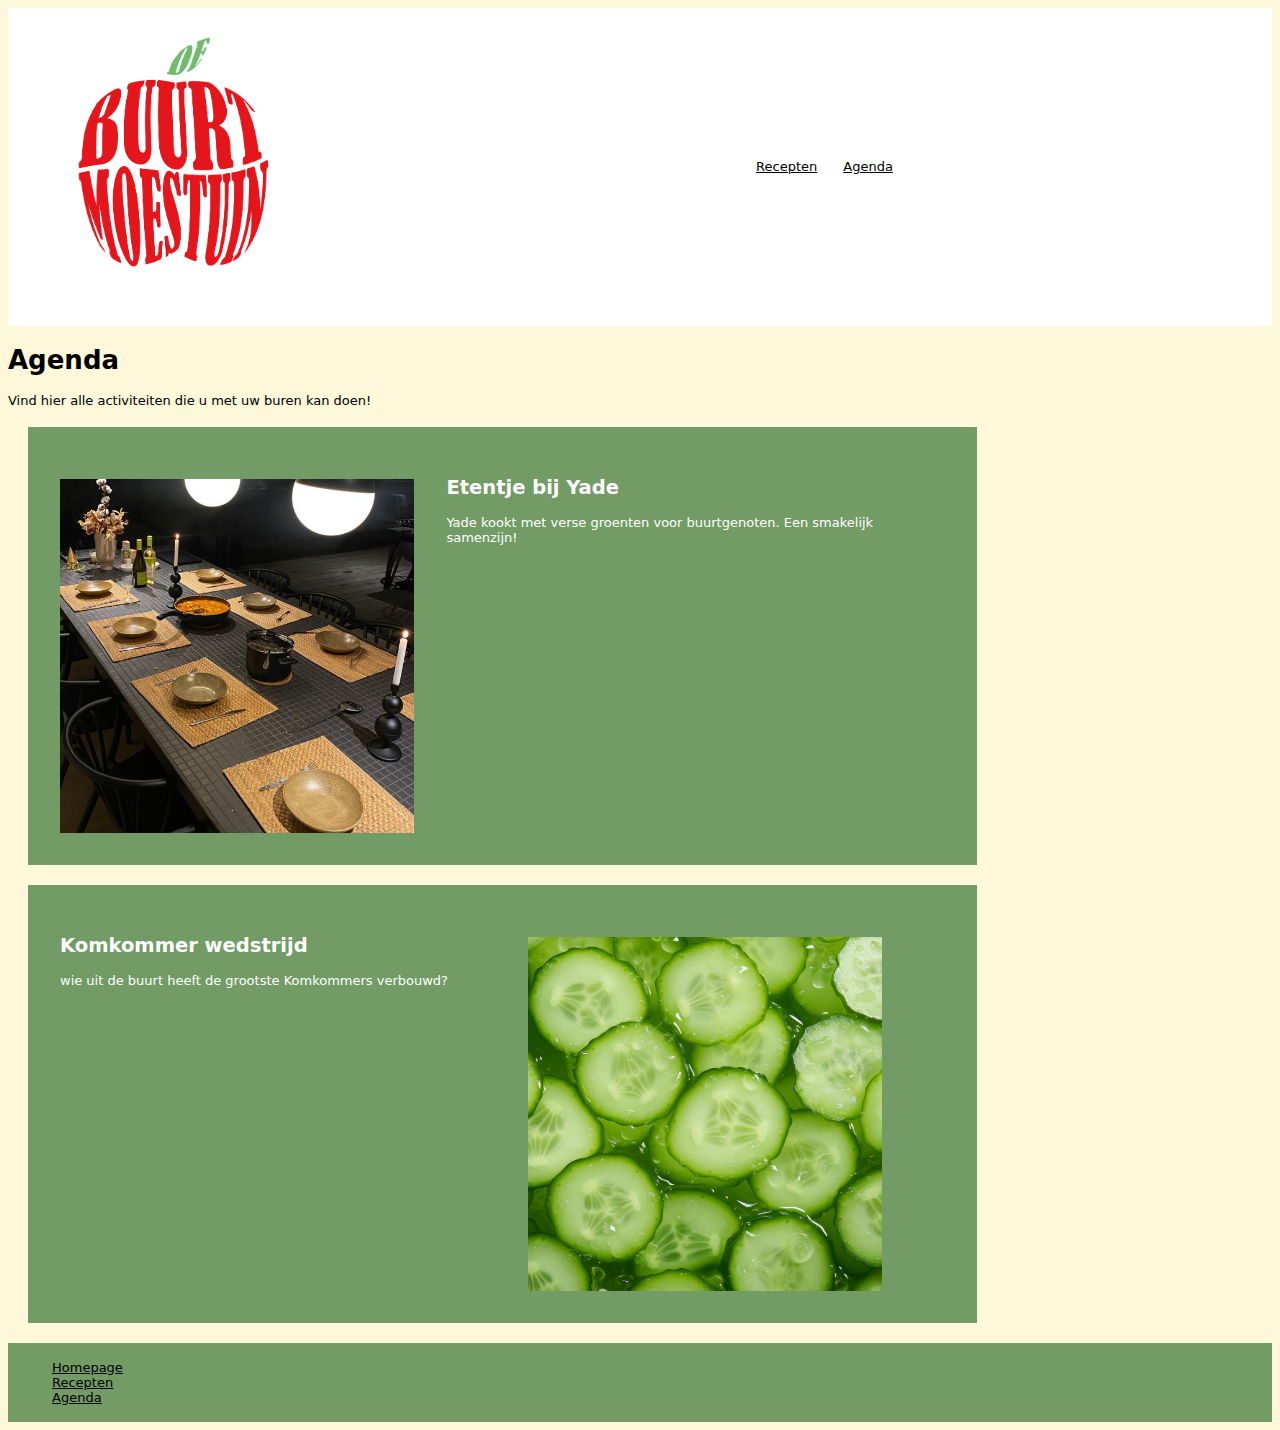
==== agenda.html @ ed165b31 "eerste versie" ====
<!DOCTYPE html>
<html lang="nl">
<head>
    <meta charset="UTF-8">
    <meta name="viewport" content="width=device-width, initial-scale=1.0">
    <title>Document</title>
    <link rel="stylesheet" href="style.css">
</head>

<body>
    <header class="menubalk">
        <img src="img/logo_buurtmoestuin.png" alt="logo Buurtmoestuin">
        <nav>
            <ul>
                <li><a href="recepten.html">Recepten</li></a>
                <li><a href="agenda.html">Agenda</li></a>
            </ul>
        </nav>
    </header>

    <h1>Agenda</h1>
    <p>Vind hier alle activiteiten die u met uw buren kan doen!</p>

    <article class="agenda">
        <img class=afbeelding src="img/etentje_yade.jpg" alt="gedekte tafel">
        <div class="block3">
            <h2>Etentje bij Yade</h2>
            <p>Yade kookt met verse groenten voor buurtgenoten. Een smakelijk samenzijn!</p>
        </div>
    </article>

    <article class="agenda2">
        <div class="block3">
            <h2>Komkommer wedstrijd</h2>
            <p>wie uit de buurt heeft de grootste Komkommers verbouwd?</p>
        </div>
        <img class=afbeelding2 src="img/komkommers.jpg" alt="komkommers">
    </article>

    <footer class="footer">
        <ol>
            <li><a href="index.html">Homepage</li></a>
            <li><a href="recepten.html">Recepten</li></a>
            <li><a href="agenda.html">Agenda</a></li>
        </ol>
    </footer>
    
</body>
</html>
---- style.css ----
body {
    font-family:system-ui, -apple-system, BlinkMacSystemFont, 'Segoe UI', Roboto, Oxygen, Ubuntu, Cantarell, 'Open Sans', 'Helvetica Neue', sans-serif;
    font-size: small;
    background-color: #fcf8d9;
}

img {
    width: 25%;
    margin: 0 1em 0 0;
  }

.menubalk {
    display: flex;
    background-color: white;
    width: 100%;
    align-items: center;
    color: black;
    margin-bottom: 1.5em;
}

nav {
    margin: 0em;
    display: flex;
    text-align: left;
    font-family: system-ui, -apple-system, BlinkMacSystemFont, 'Segoe UI', Roboto, Oxygen, Ubuntu, Cantarell, 'Open Sans', 'Helvetica Neue', sans-serif;
    width: 100%;
    justify-content: center;
    color: black;
}

ul li {
    padding: 1em;
    list-style: none;
    float: left;
}

ul li a:hover {
    color: rgb(67,94,60);
    border: botom 0.1em solid rgb(67,94,60)
}

a:visited:active {
    color: rgb(28,55,28);
}

img {
    width: 25%;
    margin: 0 1em 0 0;
    float: inline-end;
  }

.zeeburgertuinhome {
    display: flex;
    justify-content: space-between;
    padding: 1em;
  }
  
  img {
    max-width: 100%;
  }
.footer {
    background-color: rgb(114,155,101);
    color: white;
    padding: 4px;
    text-align: left;
    display: flex;
}

ol li {
    text-decoration: none;
    display: flex;
}

a {
    color:black;
}

a:visited:active {
    color: rgb(28,55,28);
}
  
.zeeburgertuin {
    display: flex;
    flex-direction: row;
    justify-content: center;
}

.container {
    display: flex; 
    flex-direction: row;
    width: 70%;
    padding: 20px;
    color: black;
  }
  
  .container div {
    width: 50%;
    padding: 1em;
  }
  .container1 {
    display: flex; 
    flex-direction: row;
    margin-left: 40px;
    width: 70%;
    padding: 20px;
    color: black;
  }
  
  .container1 div {
    width: 50%;
  }

  .foto_container {
    width: 60%;
    height: 60%;
    padding: 1em;
    margin: 0 1em 0 0;
  }
  
  .agenda {
    display: flex; 
    flex-direction: row;
    width: 70%;
    margin: 1.5em;
    background-color: rgb(114,155,101);
    padding: 2.5em;
    color: white;
  }
  
  .agenda div {
    width: 50%;
  }
  
  .afbeelding {
    width: 40%;
    height: 50%;
    padding-top: 1.5em; 
    padding-right: 1.5em;
  }

  .afbeelding2 {
    width: 40%;
    height: 50%;
    padding-top: 1.5em; 
    padding-left: 2em;
 }

  .agenda2 {
    display: flex; 
    flex-direction: row;
    width: 70%;
    margin: 1.5em;
    background-color: rgb(114,155,101);
    padding: 2.5em;
    color: white;
  }
  
  .agenda2 div {
    width: 50%;
  }

  .foto_container2 {
    width: 50%;
    height: 50%;
    padding: 1.5em;
    margin: 0 1em 0 0;
  }
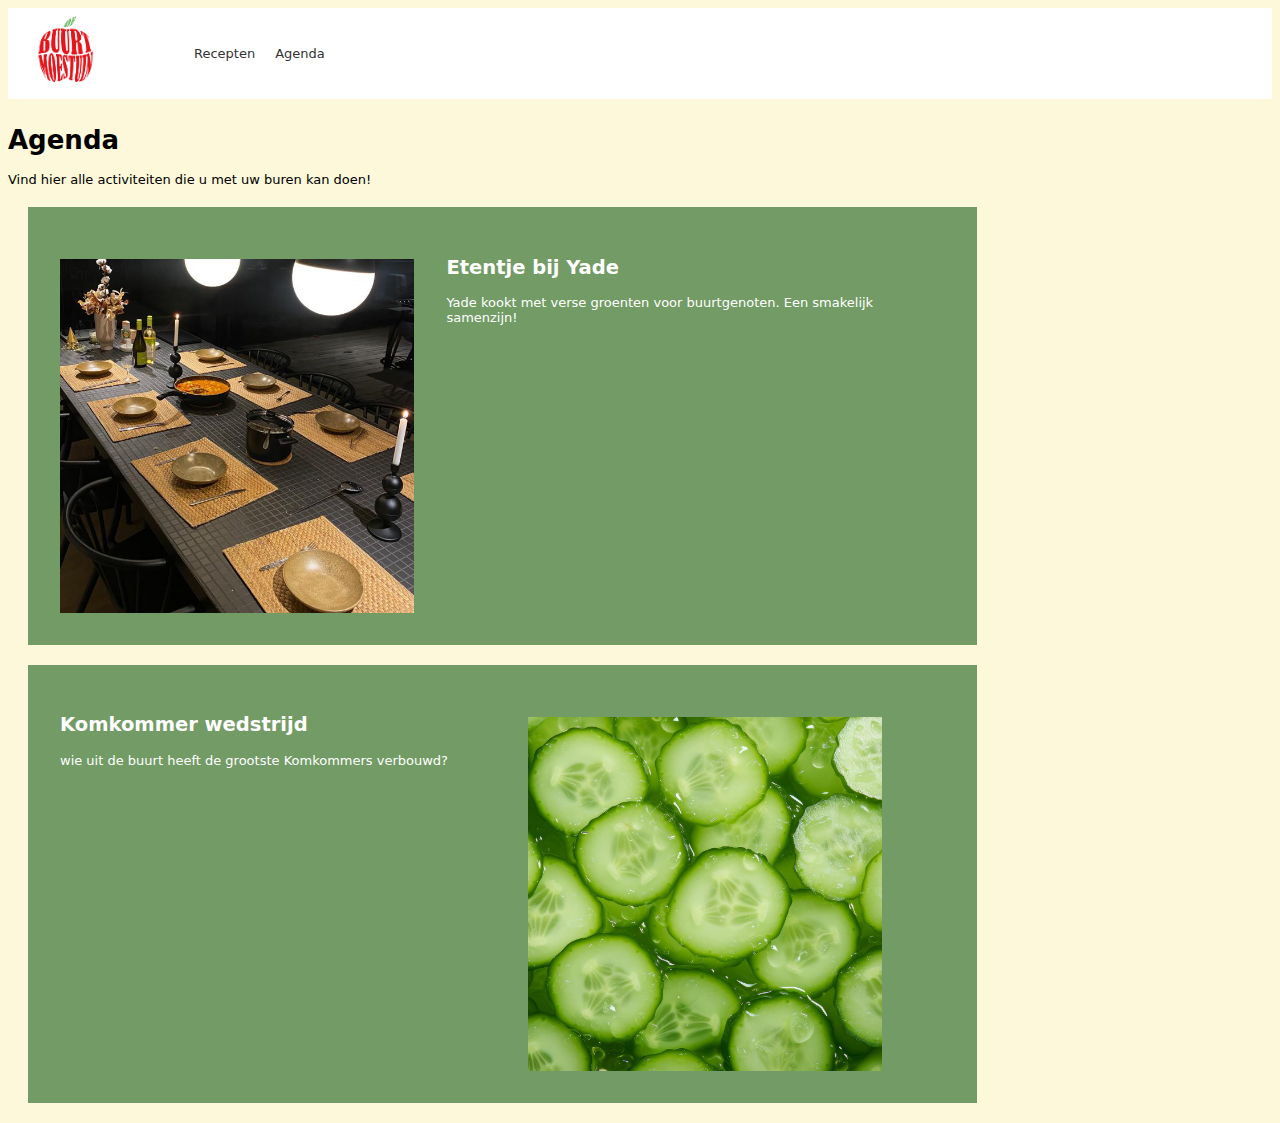
==== commit 1f222665: "navigatie balk en afbeeldingen" ====
--- a/agenda.html
+++ b/agenda.html
@@ -8,15 +8,13 @@
 </head>
 
 <body>
-    <header class="menubalk">
-        <img src="img/logo_buurtmoestuin.png" alt="logo Buurtmoestuin">
-        <nav>
-            <ul>
-                <li><a href="recepten.html">Recepten</li></a>
-                <li><a href="agenda.html">Agenda</li></a>
-            </ul>
+    <header>
+        <nav class="navbar">
+          <a href="index.html" class="logo" ><img src="img/logo_buurtmoestuin.png" alt="Logo"></a>
+          <a href="recepten.html">Recepten</a>
+          <a href="agenda.html">Agenda</a>
         </nav>
-    </header>
+      </header>
 
     <h1>Agenda</h1>
     <p>Vind hier alle activiteiten die u met uw buren kan doen!</p>
@@ -36,14 +34,6 @@
         </div>
         <img class=afbeelding2 src="img/komkommers.jpg" alt="komkommers">
     </article>
-
-    <footer class="footer">
-        <ol>
-            <li><a href="index.html">Homepage</li></a>
-            <li><a href="recepten.html">Recepten</li></a>
-            <li><a href="agenda.html">Agenda</a></li>
-        </ol>
-    </footer>
     
 </body>
 </html>--- a/style.css
+++ b/style.css
@@ -9,34 +9,30 @@
     margin: 0 1em 0 0;
   }
 
-.menubalk {
-    display: flex;
-    background-color: white;
-    width: 100%;
-    align-items: center;
-    color: black;
-    margin-bottom: 1.5em;
+.navbar {
+  display: flex;
+  align-items: center;
+  background-color: white;
+  margin-bottom: 2em;
 }
 
-nav {
-    margin: 0em;
-    display: flex;
-    text-align: left;
-    font-family: system-ui, -apple-system, BlinkMacSystemFont, 'Segoe UI', Roboto, Oxygen, Ubuntu, Cantarell, 'Open Sans', 'Helvetica Neue', sans-serif;
-    width: 100%;
-    justify-content: center;
-    color: black;
+.navbar a {
+  margin: 0 10px;
+  text-decoration: none;
+  color: #333;
+  float: left;
+
 }
 
-ul li {
-    padding: 1em;
-    list-style: none;
-    float: left;
+.navbar a.logo img {
+  height: 7em;
+  width: 7em;
+  margin-right: 5em;
 }
 
 ul li a:hover {
-    color: rgb(67,94,60);
-    border: botom 0.1em solid rgb(67,94,60)
+    color: rgb(28,55,28);
+    border: botom 0.1em solid rgb(28,55,28);
 }
 
 a:visited:active {
@@ -58,26 +54,6 @@
   img {
     max-width: 100%;
   }
-.footer {
-    background-color: rgb(114,155,101);
-    color: white;
-    padding: 4px;
-    text-align: left;
-    display: flex;
-}
-
-ol li {
-    text-decoration: none;
-    display: flex;
-}
-
-a {
-    color:black;
-}
-
-a:visited:active {
-    color: rgb(28,55,28);
-}
   
 .zeeburgertuin {
     display: flex;
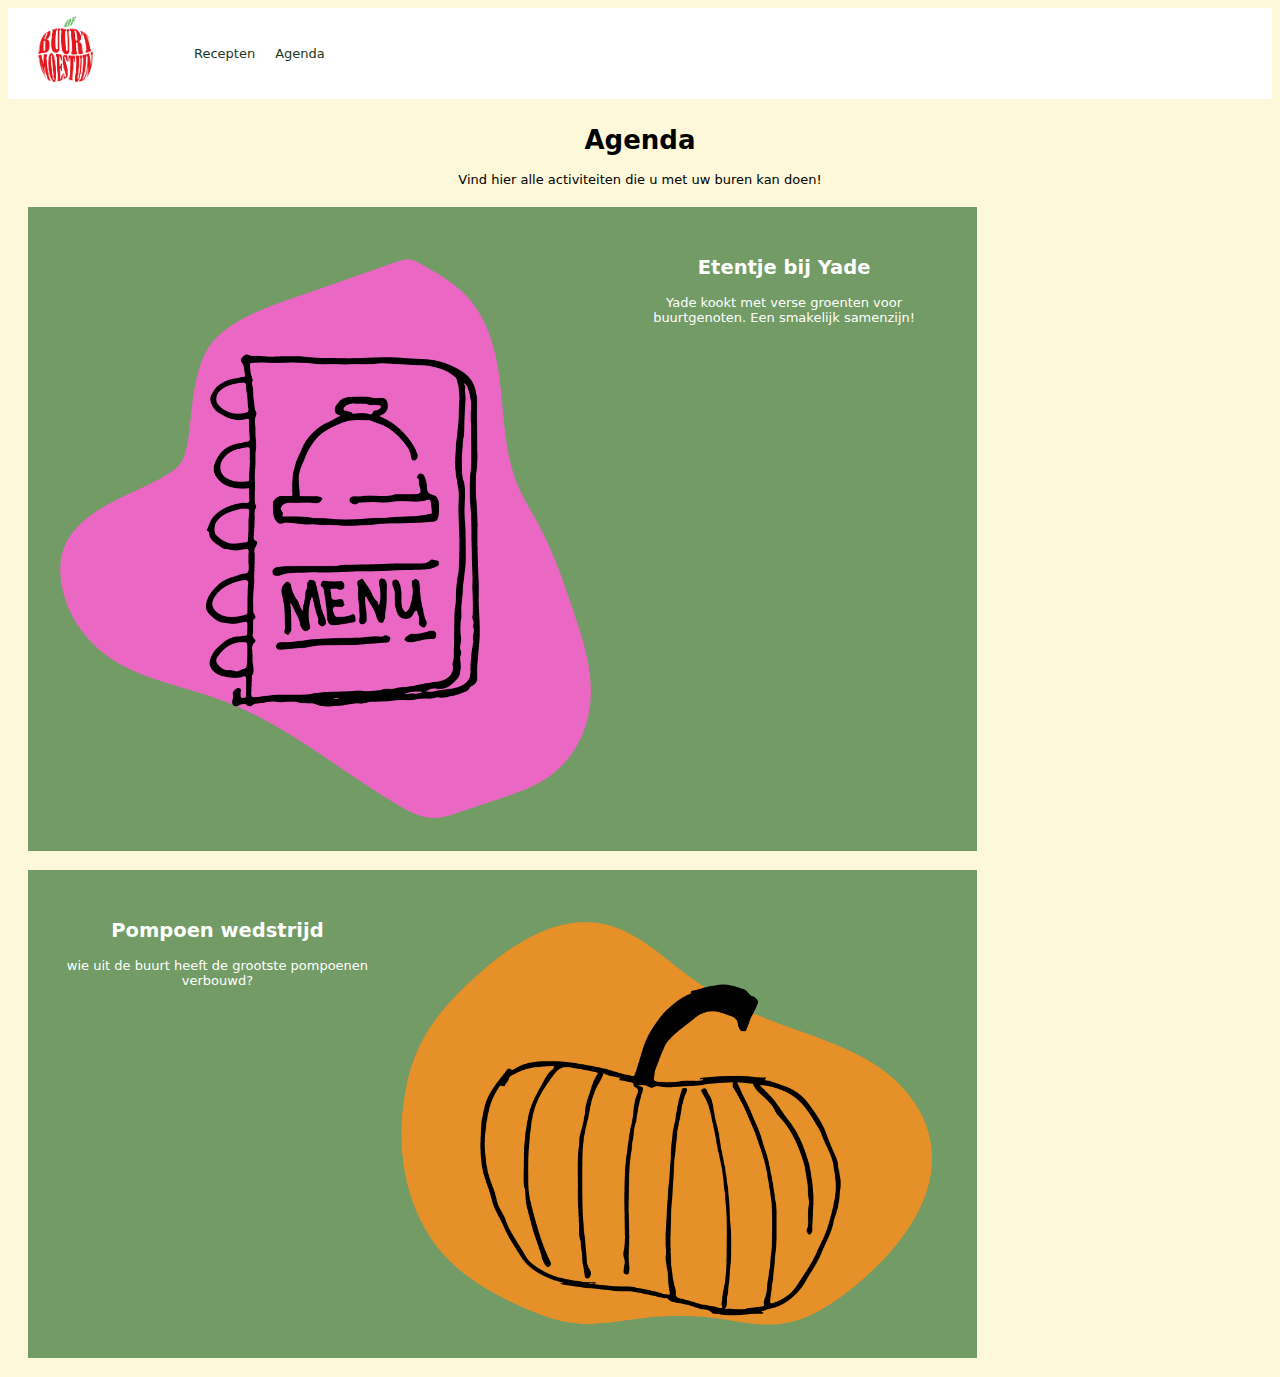
==== commit 014c36ad: "afbeeldingen veranderd" ====
--- a/agenda.html
+++ b/agenda.html
@@ -20,7 +20,7 @@
     <p>Vind hier alle activiteiten die u met uw buren kan doen!</p>
 
     <article class="agenda">
-        <img class=afbeelding src="img/etentje_yade.jpg" alt="gedekte tafel">
+        <img class=afbeelding src="img/vormen/etentje.png" alt="menukaart">
         <div class="block3">
             <h2>Etentje bij Yade</h2>
             <p>Yade kookt met verse groenten voor buurtgenoten. Een smakelijk samenzijn!</p>
@@ -29,10 +29,10 @@
 
     <article class="agenda2">
         <div class="block3">
-            <h2>Komkommer wedstrijd</h2>
-            <p>wie uit de buurt heeft de grootste Komkommers verbouwd?</p>
+            <h2>Pompoen wedstrijd</h2>
+            <p>wie uit de buurt heeft de grootste pompoenen verbouwd?</p>
         </div>
-        <img class=afbeelding2 src="img/komkommers.jpg" alt="komkommers">
+        <img class=afbeelding2 src="img/vormen/pompoen.png" alt="Pompoen">
     </article>
     
 </body>
--- a/style.css
+++ b/style.css
@@ -2,6 +2,7 @@
     font-family:system-ui, -apple-system, BlinkMacSystemFont, 'Segoe UI', Roboto, Oxygen, Ubuntu, Cantarell, 'Open Sans', 'Helvetica Neue', sans-serif;
     font-size: small;
     background-color: #fcf8d9;
+    text-align: center;
 }
 
 img {
@@ -19,7 +20,7 @@
 .navbar a {
   margin: 0 10px;
   text-decoration: none;
-  color: #333;
+  color: rgb(28,55,28);
   float: left;
 
 }
@@ -44,6 +45,10 @@
     margin: 0 1em 0 0;
     float: inline-end;
   }
+
+a {
+  color: black;
+}
 
 .zeeburgertuinhome {
     display: flex;
@@ -108,14 +113,14 @@
   }
   
   .afbeelding {
-    width: 40%;
+    width: 60%;
     height: 50%;
     padding-top: 1.5em; 
     padding-right: 1.5em;
   }
 
   .afbeelding2 {
-    width: 40%;
+    width: 60%;
     height: 50%;
     padding-top: 1.5em; 
     padding-left: 2em;
@@ -141,4 +146,11 @@
     padding: 1.5em;
     margin: 0 1em 0 0;
   }
-  +  
+  ol.ingredienten {
+    list-style-type: disc;
+  }
+
+  ol {
+    text-align: left;
+  }